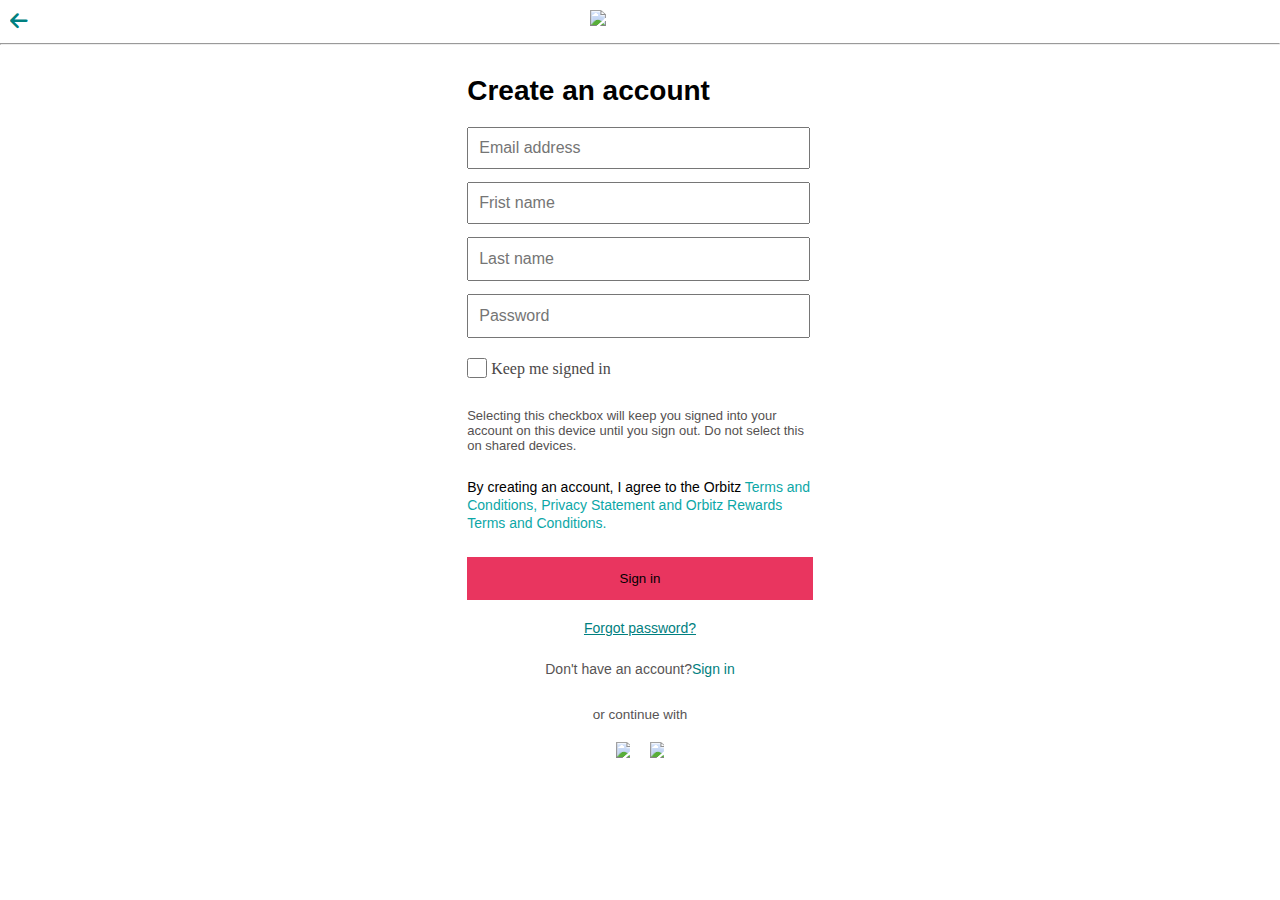
==== day-2/create_account.html @ 798ec16c "half code done" ====
<!DOCTYPE html>
<html lang="en">
   <link rel="stylesheet" href="https://cdnjs.cloudflare.com/ajax/libs/font-awesome/6.2.1/css/all.min.css">
<head>
    <meta charset="UTF-8">
    <meta http-equiv="X-UA-Compatible" content="IE=edge">
    <meta name="viewport" content="width=device-width, initial-scale=1.0">
    <title>create an account</title>
</head>
<style>
    *{
    margin: 0;
    padding: 0;
    }
#top{
    display: flex;
    }
#top>a{
    display: block;
    color:teal;
    font-weight: 600;
    font-size: 20px;
    margin-left: 10px;
    padding-top: 10px;
}
hr{
    margin-top: 10px;
    color:rgb(178, 45, 45);
    font-weight: 0.5px;
}
#top>img{
    width: 10%;
    display: block;
    margin: auto;
    margin-top: 10px;
}
#bottom{
width:27%;
height:600px;
margin: auto;
margin-top: 30px;
/* border: 1px solid red; */
}
#bottom>h1+input{
    margin-top: 20px;
    width:95%;
    padding: 10px 0px;
    font-size: 16px;
    padding-left: 10px;
}
#bottom>h1+input+input{
    margin-top: 13px;
    width:95%;
    padding: 10px 0px;
    font-size: 16px;
    padding-left: 10px;
}
#bottom>h1+input+input+input{
    margin-top: 13px;
    width:95%;
    font-size: 16px;
    padding-left: 10px;
}
#bottom>h1+input+input+input+input{
    margin-top: 13px;
    width:95%;
    font-size: 16px;
    padding-left: 10px;
}
#bottom>h1{
    font-family: Arial, Helvetica, sans-serif;
    font-size: 28px;
}
#bottom>input+input+input{
    margin-top: 10px;
   height:40px;
    width:20px;
}
#bottom>input+input+input+span{
    color: rgb(74, 71, 71);
    /* border:1px solid red; */
    display: inline-block;
    vertical-align: middle;
    margin-bottom: 30px;
}
#bottom>span+p{
    font-size: 13px;
    font-family: Arial, Helvetica, sans-serif;
    color: rgb(85, 81, 81);
    margin-bottom: 25px;
}
#bottom>a{
    font-size: 14px;
    font-family: Arial, Helvetica, sans-serif;
}
#bottom>a span{
    color:rgb(13, 167, 167);
    font-size: 14px;
    font-family: Arial, Helvetica, sans-serif;
}
#bottom>button{
    display: block;
    margin: auto;
    width: 100%;
    padding: 14px 0px;
    margin-top: 25px;
    background-color:rgb(233, 53, 95);
    border: 0px;
}
#bottom>button+a{
   /* border: 1px solid red; */
   display: block;
   text-align: center;
    margin-top: 20px;
    color: teal;
}
#create{
    margin-top: 25px;
    text-align: center;
    font-family: Arial, Helvetica, sans-serif;
    color:rgb(87, 84, 84);
    font-size: 14px;
}
#create a{
    color: teal;
    text-decoration: none;
    font-family: Arial, Helvetica, sans-serif;
}
#create+p{
    font-size: 13.5px;
    font-family: Arial, Helvetica, sans-serif;
    text-align: center;
    margin-top: 30px;
    color:rgb(87, 84, 84);
}
#image{
    width:20%;
    display: flex;
    margin: auto;
    margin-top: 20px;
    /* border:1px solid red; */
    text-align: center;
}
#image>img{
    margin: auto;
    display: block;
    width:20%;
    text-align: center;
}
</style>
<body>
  <div id="top">
    <a href="/irate-blow-2868/day-2/home.html"><i class="fa-solid fa-arrow-left"></i></a>
    <img src="https://www.orbitz.com/_dms/interstitial/logo.svg?locale=en_US&siteid=70201">
  </div>
  <hr>
  <div id="bottom">
    <h1>Create an account</h1>
    <input type="email" id="email" placeholder="Email address">
    <input type="text" id="frist" placeholder="Frist name">
    <input type="text" id="last" placeholder="Last name">
    <input type="password" id="password" placeholder="Password">
    <input type="checkbox">


    <span>Keep me signed in</span>
    <p>Selecting this checkbox will keep you signed into your account on this device until you sign out. Do not select this on shared devices.</p>
    <a>By creating an account, I agree to the Orbitz <span>Terms and Conditions, Privacy Statement and Orbitz Rewards Terms and Conditions.</span></a>
    <button id="button">Sign in</button>
    <a href="">Forgot password?</a>
    <p id="create">Don't have an account?<a href="/irate-blow-2868/day-2/signin.html">Sign in</a></p>
    <p>or continue with</p>
    <div id="image">
        <img src="https://a.travel-assets.com/egds/marks/apple.svg">
        <img src="https://a.travel-assets.com/egds/marks/facebook.svg">
    </div>
  </div>
 

</body>
<script>
let button=document.getElementById("button");
button.addEventListener("click",function(){
    let dataarr=JSON.parse(localStorage.getItem("create_account"))||[];
    let createdata={
    email: document.getElementById("email").value,
    frist: document.getElementById("frist").value,
   last: document.getElementById("last").value,
    password: document.getElementById("password").value,
    }
dataarr.push(createdata)
localStorage.setItem("create_account",JSON.stringify(dataarr))
});
</script>
</html>
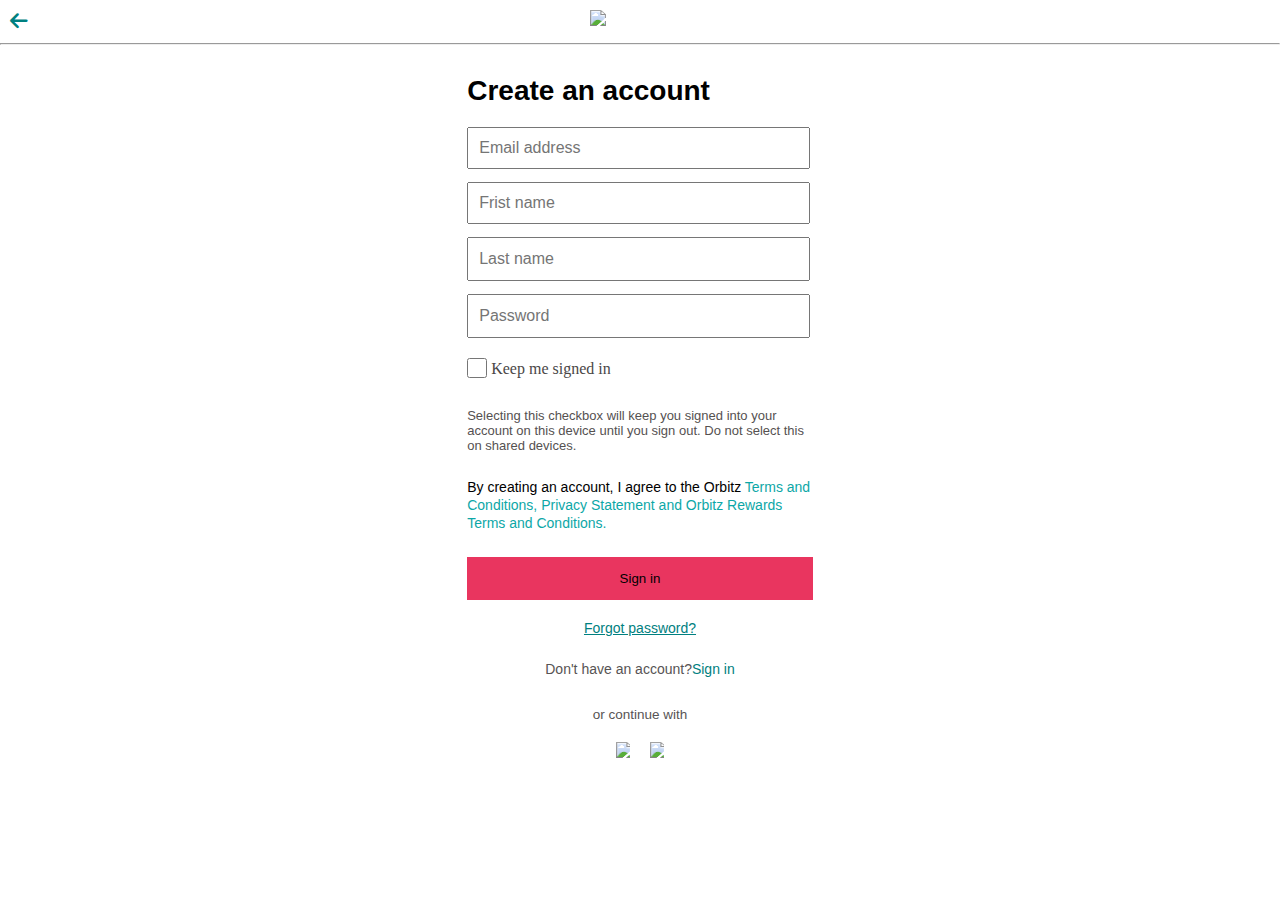
==== commit 77469e3f: "day-2 code done" ====
--- a/day-2/create_account.html
+++ b/day-2/create_account.html
@@ -147,6 +147,12 @@
     width:20%;
     text-align: center;
 }
+#show{
+    margin-top: 20px;
+    text-align: center;
+    color:crimson;
+    font-style: italic;
+}
 </style>
 <body>
   <div id="top">
@@ -154,6 +160,7 @@
     <img src="https://www.orbitz.com/_dms/interstitial/logo.svg?locale=en_US&siteid=70201">
   </div>
   <hr>
+  <h1 id="show"></h1>
   <div id="bottom">
     <h1>Create an account</h1>
     <input type="email" id="email" placeholder="Email address">
@@ -180,8 +187,11 @@
 </body>
 <script>
 let button=document.getElementById("button");
+let show=document.getElementById("show");
 button.addEventListener("click",function(){
-    let dataarr=JSON.parse(localStorage.getItem("create_account"))||[];
+
+show.innerText="Signup successfull 👍"
+    let dataarr=[];
     let createdata={
     email: document.getElementById("email").value,
     frist: document.getElementById("frist").value,
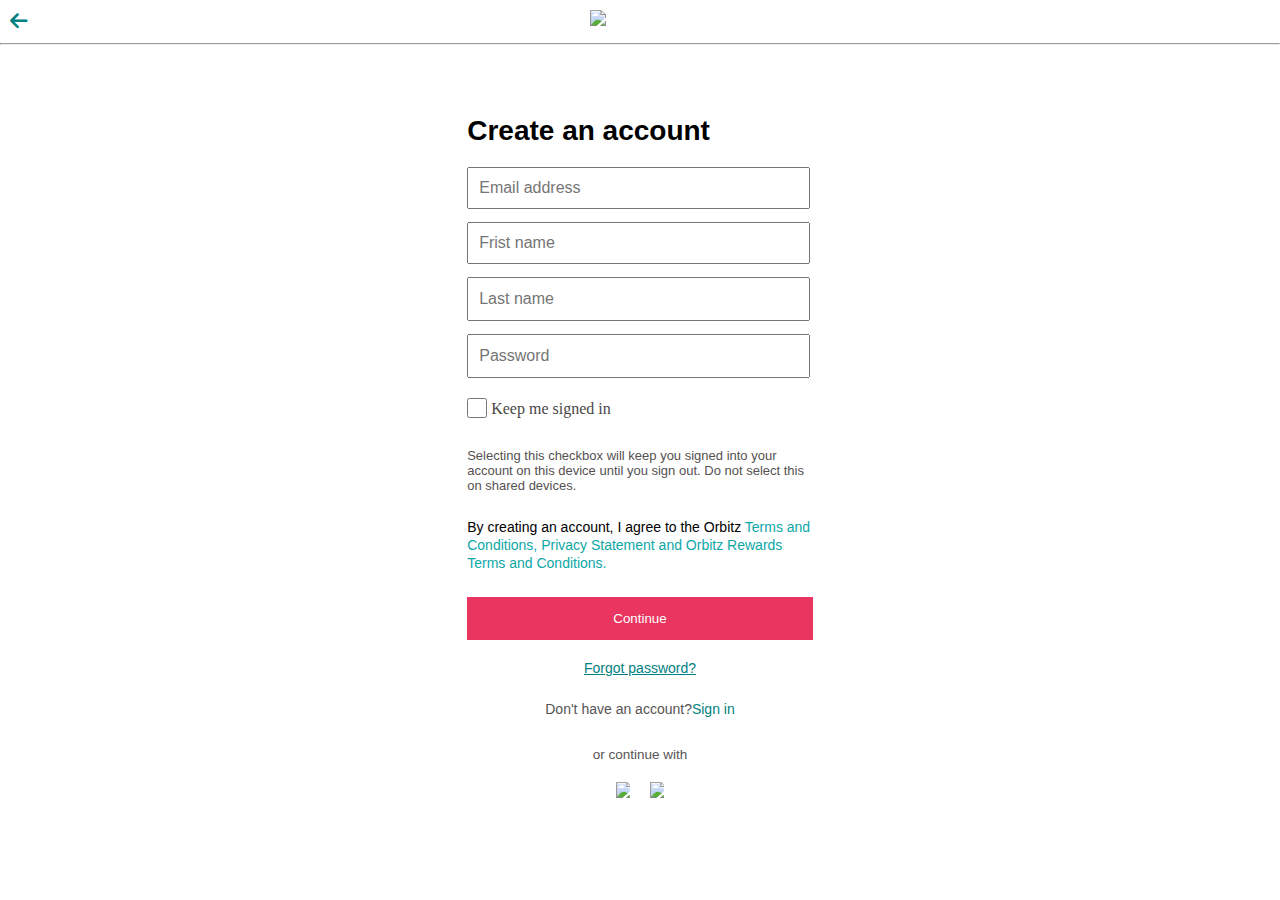
==== commit e1a92bac: "day-5 code done" ====
--- a/day-2/create_account.html
+++ b/day-2/create_account.html
@@ -106,6 +106,7 @@
     margin-top: 25px;
     background-color:rgb(233, 53, 95);
     border: 0px;
+    color:white;
 }
 #bottom>button+a{
    /* border: 1px solid red; */
@@ -148,10 +149,18 @@
     text-align: center;
 }
 #show{
-    margin-top: 20px;
-    text-align: center;
-    color:crimson;
-    font-style: italic;
+    display: block;
+    margin: auto;
+    margin-top: 20px;
+    /* text-align: center; */
+    /* color:teal; */
+    /* font-style: italic; */
+    height:20px;
+    width:20px;
+}
+#show>img{
+    width:45px;
+    height:60px;
 }
 </style>
 <body>
@@ -160,7 +169,9 @@
     <img src="https://www.orbitz.com/_dms/interstitial/logo.svg?locale=en_US&siteid=70201">
   </div>
   <hr>
-  <h1 id="show"></h1>
+  <div id="show">
+
+  </div>  
   <div id="bottom">
     <h1>Create an account</h1>
     <input type="email" id="email" placeholder="Email address">
@@ -173,7 +184,7 @@
     <span>Keep me signed in</span>
     <p>Selecting this checkbox will keep you signed into your account on this device until you sign out. Do not select this on shared devices.</p>
     <a>By creating an account, I agree to the Orbitz <span>Terms and Conditions, Privacy Statement and Orbitz Rewards Terms and Conditions.</span></a>
-    <button id="button">Sign in</button>
+    <button id="button">Continue</button>
     <a href="">Forgot password?</a>
     <p id="create">Don't have an account?<a href="/irate-blow-2868/day-2/signin.html">Sign in</a></p>
     <p>or continue with</p>
@@ -189,8 +200,14 @@
 let button=document.getElementById("button");
 let show=document.getElementById("show");
 button.addEventListener("click",function(){
-
-show.innerText="Signup successfull 👍"
+ let image=document.createElement("img")
+ image.setAttribute("src","https://gifimage.net/wp-content/uploads/2018/04/page-loading-gif-13.gif")
+ show.append(image)
+ 
+ function redirectpage(){
+    window.location="http://127.0.0.1:5501/irate-blow-2868/day-2/signin.html";
+}
+setTimeout('redirectpage()',2000)
     let dataarr=[];
     let createdata={
     email: document.getElementById("email").value,
@@ -201,5 +218,11 @@
 dataarr.push(createdata)
 localStorage.setItem("create_account",JSON.stringify(dataarr))
 });
+
+
+function redirectpage(){
+    window.location="http://127.0.0.1:5501/irate-blow-2868/day-2/signin.html";
+}
+setTimeout('redirectpage()',50000)
 </script>
 </html>